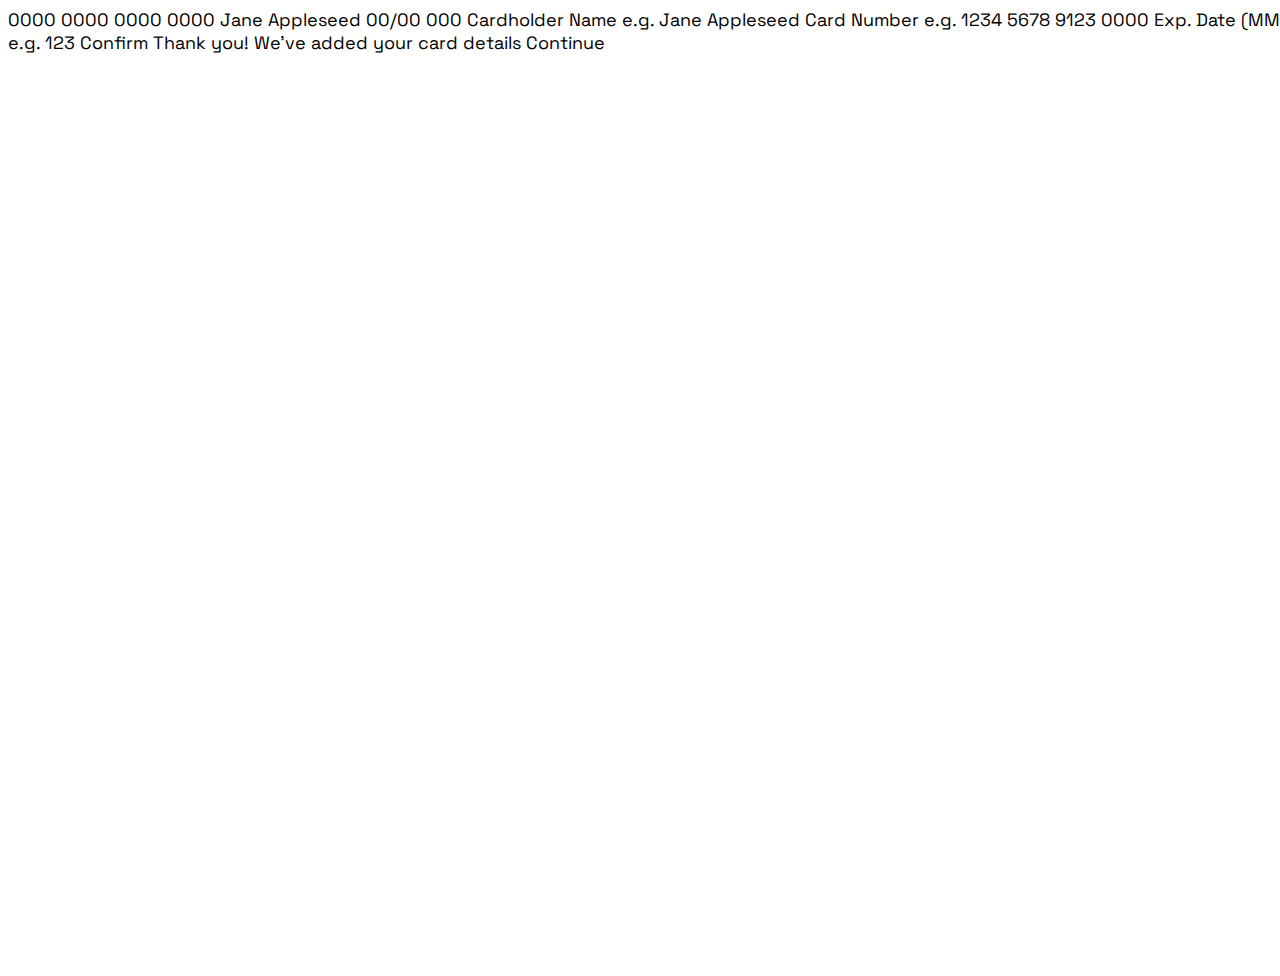
==== interactive-card-details-form-main/index.html @ 6157887d "first commit card" ====
<!DOCTYPE html>
<html lang="en">

<head>
  <meta charset="UTF-8">
  <meta name="viewport" content="width=device-width, initial-scale=1.0">
  <!-- displays site properly based on user's device -->

  <link rel="icon" type="image/png" sizes="32x32" href="./images/favicon-32x32.png">
  <link rel="stylesheet" href="style.css">

  <title>Frontend Mentor | Interactive card details form</title>
</head>

<body>

  0000 0000 0000 0000
  Jane Appleseed
  00/00

  000

  Cardholder Name
  e.g. Jane Appleseed

  Card Number
  e.g. 1234 5678 9123 0000

  Exp. Date (MM/YY)
  MM
  YY

  CVC
  e.g. 123

  Confirm

  <!-- Completed state start -->

  Thank you!
  We've added your card details
  Continue
</body>

</html>
---- interactive-card-details-form-main/style.css ----
@import url('https://fonts.googleapis.com/css2?family=Space+Grotesk:wght@500&display=swap');

:root{
	--linear-gradient: hsl(249, 99, 64);
	--red: hsl(0, 100, 66);
	--white: hsl(0, 0, 100);
	--light-grayish-violet: hsl(279, 6, 55);
	--very-dark-violet: hsl(278,68, 11);
}

body{
	font-family: 'Space Grotesk';
	font-size: 18px;
	width: 1440px;
	height: 960px;
}



@media screen and (max-width: 375px) {
	
}
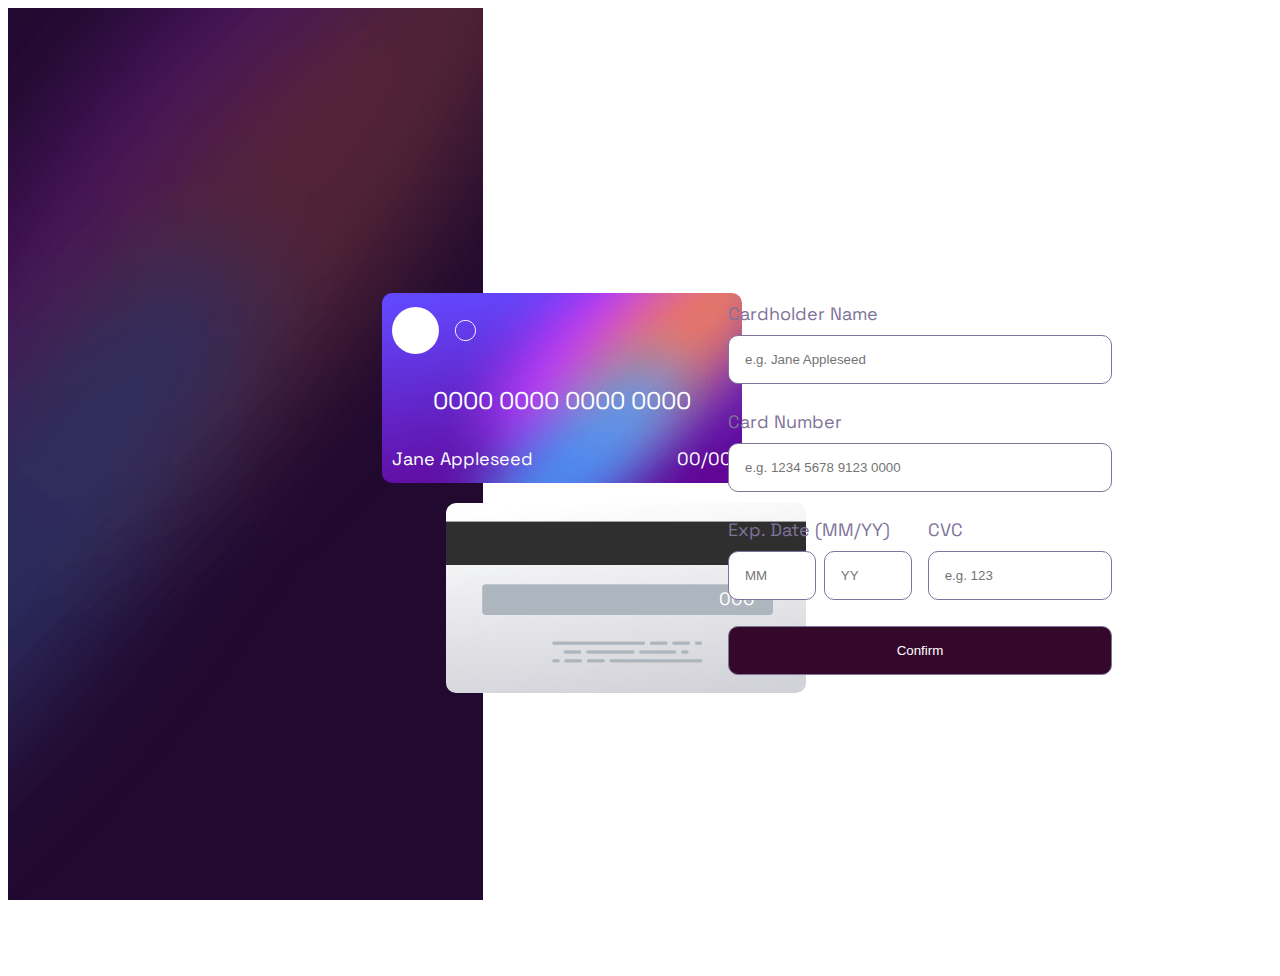
==== commit 17575d67: "interaction card detail" ====
--- a/interactive-card-details-form-main/index.html
+++ b/interactive-card-details-form-main/index.html
@@ -2,44 +2,98 @@
 <html lang="en">
 
 <head>
-  <meta charset="UTF-8">
-  <meta name="viewport" content="width=device-width, initial-scale=1.0">
+  <meta charset="UTF-8" />
+  <meta name="viewport" content="width=device-width, initial-scale=1.0" />
   <!-- displays site properly based on user's device -->
 
-  <link rel="icon" type="image/png" sizes="32x32" href="./images/favicon-32x32.png">
-  <link rel="stylesheet" href="style.css">
+  <link rel="icon" type="image/png" sizes="32x32" href="./images/favicon-32x32.png" />
+  <link rel="stylesheet" href="style.css" />
 
   <title>Frontend Mentor | Interactive card details form</title>
 </head>
 
 <body>
+  <div id="container">
+    <div id="card">
+      <div id="card_font">
+        <img src="./images/card-logo.svg" alt="">
+        <p id="card_number">0000 0000 0000 0000</p>
+        <div class="detail">
+          <span id="output_name">Jane Appleseed</span>
+          <div>
+            <span id="output_month">00</span>/<span id="output_year">00</span>
+          </div>
+        </div>
+      </div>
+      <div id="card_black">
+        <p id="card_cvc">000</p>
+      </div>
 
-  0000 0000 0000 0000
-  Jane Appleseed
-  00/00
 
-  000
+    </div>
+    <form id="form">
 
-  Cardholder Name
-  e.g. Jane Appleseed
+      <div class="input-form">
+        <label for="name">Cardholder Name</label>
+        <input 
+          type="text" id="name" name="name" 
+          placeholder="e.g. Jane Appleseed"  
+          maxlength="35"
+        />
+        <span class="error" id="error_name"></span>
+      </div>
 
-  Card Number
-  e.g. 1234 5678 9123 0000
+      <div class="input-form">
+        <label for="number">Card Number</label>
+        <input 
+          type="text" id="number" name="number"
+          placeholder="e.g. 1234 5678 9123 0000" 
+          maxlength="16"
+          minlength="16"
+        />
 
-  Exp. Date (MM/YY)
-  MM
-  YY
+        <span class="error" id="error_number"></span>
 
-  CVC
-  e.g. 123
+      </div>
 
-  Confirm
+      <div class="card-detail">
 
-  <!-- Completed state start -->
+        <div class="input-form">
+          <label> Exp. Date (MM/YY)</label>
+          <div class="exp-date">
+            <input 
+              type="text" id="month" 
+              name="month" placeholder="MM"
+              maxlength="2"
+            />
 
-  Thank you!
-  We've added your card details
-  Continue
+            <input 
+              type="text" id="year" 
+              name="year" placeholder="YY" 
+              maxlength="2"
+            />
+
+          </div>
+          <span class="error" id="error_date"></span>
+        </div>
+
+        <div class="input-form">
+          <label for="cvc">CVC</label>
+          <input 
+            type="text" id="cvc" 
+            name="cvc" placeholder="e.g. 123"
+            maxlength="3"
+          />
+          <span class="error" id="error_cvc"></span>
+        </div>
+
+      </div>
+
+      <button id="submit">Confirm</button>
+    </form>
+  </div>
+
+  <script src="app.js" defer></script>
 </body>
 
 </html>--- a/interactive-card-details-form-main/style.css
+++ b/interactive-card-details-form-main/style.css
@@ -1,22 +1,146 @@
 @import url('https://fonts.googleapis.com/css2?family=Space+Grotesk:wght@500&display=swap');
 
-:root{
-	--linear-gradient: hsl(249, 99, 64);
-	--red: hsl(0, 100, 66);
-	--white: hsl(0, 0, 100);
-	--light-grayish-violet: hsl(279, 6, 55);
-	--very-dark-violet: hsl(278,68, 11);
+:root {
+	--linear-gradient: rgb(121, 36, 211);
+	--red: rgb(255, 77, 77);
+	--white: rgb(255, 255, 255);
+	--light-grayish-violet: rgb(126, 115, 153);
+	--very-dark-violet: rgb(52, 8, 43);
+  }
+  
+
+
+
+* {
+	box-sizing: border-box;
 }
 
-body{
+#container{
+	display: grid;
+	grid-template-columns: repeat(2,50%);
+	align-items: center;
 	font-family: 'Space Grotesk';
 	font-size: 18px;
 	width: 1440px;
 	height: 960px;
+	background-color: var(--white);
+	background-image: url(./images/bg-main-desktop.png);
+	background-repeat: no-repeat;
+	background-attachment: fixed;
+	color: var(--light-grayish-violet);
+}
+
+
+#form {
+	display: grid;
+	justify-content: stretch;
+	grid-template-columns: 30vw;
+	grid-template-rows: auto;
+	gap: 16px;
+}
+
+#card{
+	display: grid;
+	justify-content: end;
+	grid-template-columns: 30vw;
+	grid-template-rows: repeat(2, 20vh);
+	/* margin-right: 4em; */
+	gap: 30px;
+}
+
+#card_font, #card_black{
+	border-radius: 10px;
+	display: grid;
+	background-size: cover;
+	width: 360px;
+	height: 190px;
+}
+
+#card_font{
+	background-image: url(./images/bg-card-front.png);
+	color: var(--white);
+	grid-template-columns: auto;
+	gap: auto;
+	align-items: center;
+	padding: 10px;
+	margin-left: 3vw;
+
+	
+}
+
+#card_black{
+	background-image: url(./images/bg-card-back.png);
+	grid-auto-rows: auto;
+	grid-template-columns: 1fr 5fr 1fr;
+	align-items: center;
+	margin-left: 8vw;
+
+}
+
+#card_cvc{
+	grid-column:  2/3;
+	text-align: end;
+	color: var(--white);
+}
+
+
+#card_number{
+	text-align: center;
+	padding: 0 10%;
+	font-size: 24px;
+}
+.detail{
+	display: flex;
+	justify-content: space-between;
 }
 
 
 
+.input-form{
+	display: flex;
+	flex-direction: column;
+	justify-content: stretch;
+	gap: 10px;
+}
+
+.card-detail, .exp-date{
+	display: grid;
+	grid-template-columns: repeat(2, 48%);
+	justify-content: space-between;
+}
+
+input, button{
+	padding: 16px;
+	border-radius: 10px;
+	border: 1px solid var(--light-grayish-violet);
+}
+
+input:focus{
+	outline: 1px solid var(--linear-gradient);
+}
+
+button{
+	background-color: var(--very-dark-violet);
+	color: var(--white);
+}
+h1{
+	color: var(--very-dark-violet)
+}
+
+#complete{
+	display: grid;
+	align-items: center;
+	justify-content: center;
+}
+
+button:hover{
+	background-color: var(--light-grayish-violet);
+}
+
+.error{
+	color: var(--red);
+}
+
 @media screen and (max-width: 375px) {
 	
 }